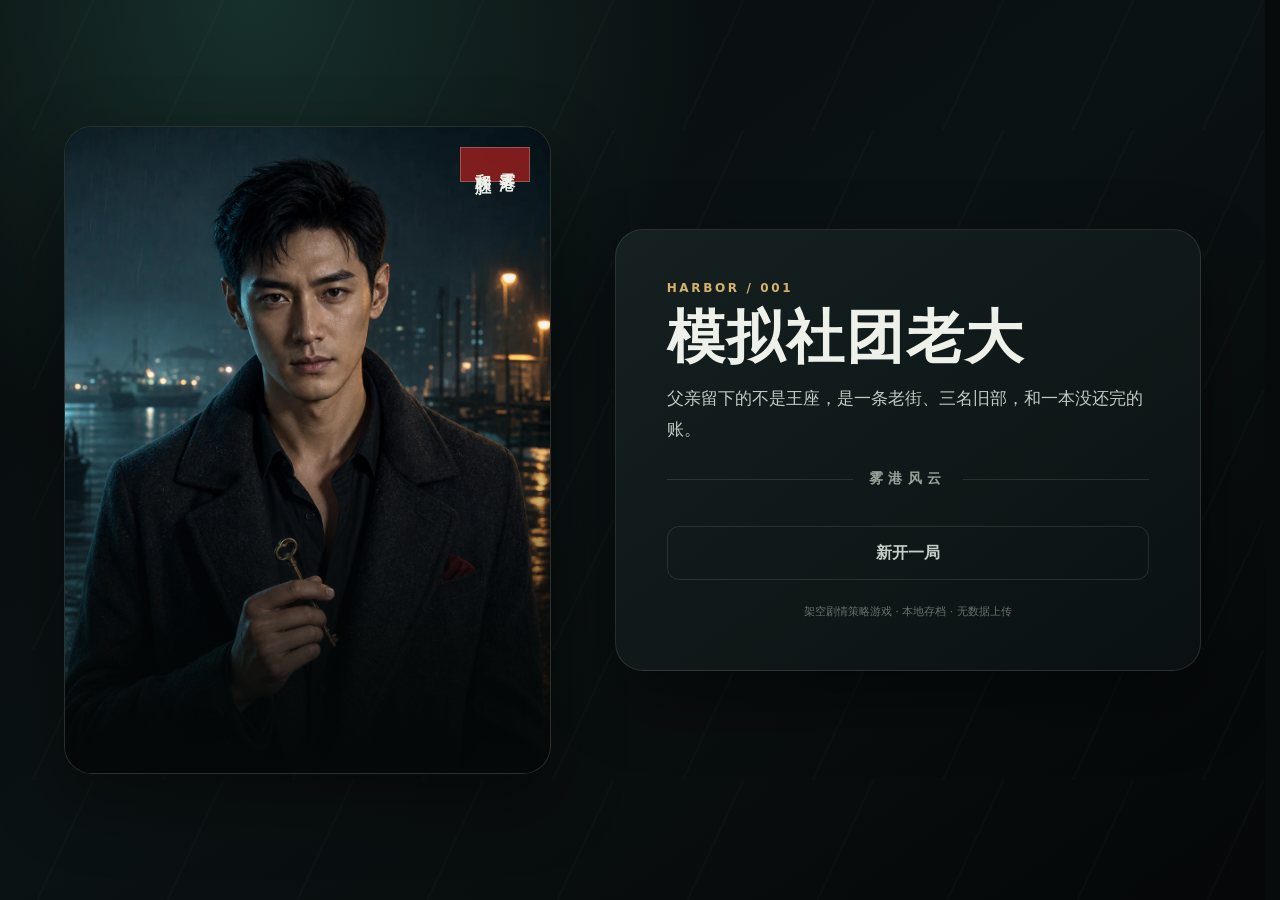
==== index.html @ 8d93433f "chore: track 模拟社团老大 baseline before battle rework Co-Authored-By: Claude Opus 4.8 <noreply@anthropic" ====
<!doctype html>
<html lang="zh-CN">
<head>
  <meta charset="utf-8">
  <meta name="viewport" content="width=device-width,initial-scale=1,minimum-scale=1,maximum-scale=1,user-scalable=no,viewport-fit=cover">
  <meta name="theme-color" content="#090d0e">
  <meta name="description" content="接班父亲的和联胜，招人、血拼、吞并势力，一统架空港城雾港。">
  <title>模拟社团老大 · 雾港风云</title>
  <link rel="stylesheet" href="style.css?v=3">
</head>
<body>
  <div class="rain" aria-hidden="true"></div>

  <section id="menu" class="screen menu-screen">
    <div class="menu-portrait">
      <img src="assets/player.webp" alt="和联胜新任老大">
      <div class="portrait-fade"></div>
      <span class="vertical-seal">雾港<br>和联胜</span>
    </div>
    <div class="menu-card glass">
      <span class="eyebrow">HARBOR / 001</span>
      <h1>模拟社团老大</h1>
      <p class="subtitle">父亲留下的不是王座，是一条老街、三名旧部，和一本没还完的账。</p>
      <div class="title-rule"><i></i><b>雾港风云</b><i></i></div>
      <button id="continueBtn" class="primary-btn hidden" type="button"></button>
      <button id="newGameBtn" class="secondary-btn" type="button">新开一局</button>
      <p class="fine-print">架空剧情策略游戏 · 本地存档 · 无数据上传</p>
    </div>
  </section>

  <section id="creator" class="screen creator-screen hidden">
    <div class="creator-art">
      <img src="assets/father.webp" alt="沈振海">
      <div class="portrait-fade"></div>
      <div class="creator-quote">
        <span>沈振海</span>
        <p>“人家敬的是我打下来的东西。你要他们敬你，就自己去拿。”</p>
      </div>
    </div>
    <div class="creator-card glass">
      <span class="eyebrow">第一章 · 接印</span>
      <h2>今晚过后，你代表和联胜</h2>

      <label class="field-block">
        <span>你的姓名</span>
        <input id="playerName" maxlength="8" value="沈川" autocomplete="off">
      </label>

      <div class="field-block">
        <span>父亲留给你的一句话</span>
        <div id="creedPicker" class="choice-grid">
          <button class="choice-card active" data-creed="yi" type="button">
            <b>义字当头</b><small>旧部忠诚和收编成功率更高</small>
          </button>
          <button class="choice-card" data-creed="wei" type="button">
            <b>人必须怕你</b><small>血拼威力和敌人投降速度更高</small>
          </button>
          <button class="choice-card" data-creed="li" type="button">
            <b>钱要永远先到</b><small>地盘收入更高，招人成本更低</small>
          </button>
        </div>
      </div>

      <div class="field-block">
        <span>雾港有多难拿</span>
        <div id="difficultyPicker" class="choice-grid difficulty-grid">
          <button class="choice-card active" data-difficulty="standard" type="button"><b>标准</b><small>对手会反攻，但会留给你喘气时间</small></button>
          <button class="choice-card" data-difficulty="hard" type="button"><b>艰难</b><small>收入更紧，敌人扩张和反攻更积极</small></button>
          <button class="choice-card" data-difficulty="brutal" type="button"><b>死战</b><small>一次惨败就可能丢掉整条街</small></button>
        </div>
      </div>

      <button id="startGameBtn" class="primary-btn" type="button">接过龙头印 <span>→</span></button>
    </div>
  </section>

  <section id="prologue" class="screen story-screen hidden" aria-live="polite">
    <div class="story-portrait">
      <img id="prologuePortrait" src="assets/father.webp" alt="剧情人物">
      <div class="portrait-fade"></div>
    </div>
    <div class="story-card glass">
      <span id="prologueKicker" class="eyebrow">序章</span>
      <h2 id="prologueTitle"></h2>
      <div id="prologueBody" class="story-body"></div>
      <div class="story-progress"><i id="prologueProgress"></i></div>
      <button id="nextPrologueBtn" class="primary-btn" type="button">继续 <span>→</span></button>
    </div>
  </section>

  <div id="game" class="game-shell hidden">
    <header class="topbar">
      <div class="brand-lockup">
        <span class="brand-seal">和</span>
        <div><h1>和联胜</h1><p id="chapterText">第一年 · 守住父业</p></div>
      </div>
      <div class="top-resources">
        <div><span>月份</span><b id="monthText">1 / 60</b></div>
        <div><span>行动点</span><b id="apText">3 / 3</b></div>
        <div><span>现金</span><b id="cashText">36万</b></div>
        <div><span>人手</span><b id="crewText">42</b></div>
        <button id="saveBtn" class="icon-btn" type="button" aria-label="保存进度">存</button>
        <button id="restartBtn" class="icon-btn" type="button" aria-label="重新开始">重</button>
      </div>
    </header>

    <main class="dashboard">
      <aside class="side-column">
        <article class="boss-card">
          <img src="assets/player.webp" alt="玩家立绘">
          <div class="portrait-fade"></div>
          <div class="boss-copy">
            <span id="creedBadge">义字当头</span>
            <h2 id="playerNameText">沈川</h2>
            <p>和联胜 · 话事人</p>
          </div>
        </article>

        <section class="side-panel glass">
          <div class="section-title"><h3>势力根基</h3><span id="territoryCount">1 / 8</span></div>
          <div class="meter-row"><span>士气</span><b id="moraleText">62</b></div><div class="meter"><i id="moraleBar"></i></div>
          <div class="meter-row"><span>声望</span><b id="repText">18</b></div><div class="meter gold"><i id="repBar"></i></div>
          <div class="meter-row"><span>街坊人心</span><b id="supportText">55</b></div><div class="meter jade"><i id="supportBar"></i></div>
          <div class="meter-row"><span>外部压力</span><b id="heatText">8</b></div><div class="meter red"><i id="heatBar"></i></div>
        </section>

        <section class="side-panel glass">
          <div class="section-title"><h3>本月收支</h3><span id="netIncomeText">+0万</span></div>
          <div id="incomeBreakdown" class="income-list"></div>
        </section>
      </aside>

      <section class="main-column">
        <nav id="gameNav" class="game-nav" aria-label="游戏功能">
          <button class="active" data-tab="hall"><span>堂</span>议事堂</button>
          <button data-tab="recruit"><span>人</span>招募</button>
          <button data-tab="map"><span>地</span>地盘</button>
          <button data-tab="battle"><span>战</span>血拼</button>
          <button data-tab="roster"><span>将</span>名册</button>
          <button data-tab="chronicle"><span>录</span>江湖录</button>
        </nav>

        <div class="turn-strip">
          <div><i class="live-dot"></i><b id="phaseText">守住父业</b><span id="turnHint">每月3个行动点</span></div>
          <button id="endMonthBtn" class="end-month-btn" type="button">结束本月</button>
        </div>

        <div id="panel" class="content-panel"></div>
      </section>
    </main>
  </div>

  <div id="modalMask" class="modal-mask hidden" role="presentation">
    <section id="modal" class="decision-modal" role="dialog" aria-modal="true" aria-labelledby="modalTitle">
      <div id="modalPortraitWrap" class="modal-portrait hidden"><img id="modalPortrait" alt="剧情人物"></div>
      <div class="modal-copy">
        <span id="modalKicker" class="eyebrow">雾港事件</span>
        <h2 id="modalTitle"></h2>
        <div id="modalBody" class="modal-body"></div>
        <div id="modalOptions" class="modal-options"></div>
      </div>
    </section>
  </div>

  <section id="ending" class="screen ending-screen hidden">
    <div class="ending-portrait"><img src="assets/player.webp" alt="雾港结局"><div class="portrait-fade"></div></div>
    <div id="endingBody" class="ending-card glass"></div>
  </section>

  <div id="toast" class="toast" role="status"></div>
  <script src="app.js"></script>
</body>
</html>
---- style.css ----
:root{
  --bg:#070b0c;--panel:#0f1617;--panel2:#151d1e;--line:rgba(222,232,221,.12);
  --text:#edf1ea;--muted:#98a39b;--gold:#d6b369;--gold2:#80622c;--jade:#68b595;
  --red:#c94b4b;--green:#5fbf82;--shadow:0 28px 70px rgba(0,0,0,.42);
  font-family:"PingFang SC","Microsoft YaHei",system-ui,sans-serif;color-scheme:dark
}
*{box-sizing:border-box}html{background:var(--bg);scrollbar-gutter:stable;touch-action:manipulation;-webkit-text-size-adjust:100%;text-size-adjust:100%}body{margin:0;min-height:100vh;background:radial-gradient(circle at 20% 0,#17302b 0,transparent 34%),linear-gradient(145deg,#080c0d,#0b1213 48%,#050708);color:var(--text);overflow-x:hidden}button,input{font:inherit}button{color:inherit}button:focus-visible,input:focus-visible{outline:2px solid var(--gold);outline-offset:2px}.hidden{display:none!important}
.rain{position:fixed;inset:0;pointer-events:none;opacity:.18;background-image:linear-gradient(115deg,transparent 0 48%,rgba(255,255,255,.1) 49%,transparent 50%);background-size:130px 130px;mix-blend-mode:screen;z-index:0}.screen,.game-shell{position:relative;z-index:1;min-height:100vh}.glass{background:linear-gradient(145deg,rgba(23,33,33,.94),rgba(12,18,19,.88));border:1px solid var(--line);box-shadow:var(--shadow);backdrop-filter:blur(18px)}
.menu-screen,.creator-screen,.story-screen,.ending-screen{display:grid;grid-template-columns:minmax(320px,540px) minmax(420px,620px);gap:64px;align-items:center;justify-content:center;padding:clamp(28px,5vw,80px)}
.menu-portrait,.creator-art,.story-portrait,.ending-portrait{height:min(72vh,720px);position:relative;border-radius:28px;overflow:hidden;border:1px solid var(--line);box-shadow:var(--shadow);background:#101718}.menu-portrait img,.creator-art img,.story-portrait img,.ending-portrait img,.boss-card img,.modal-portrait img{width:100%;height:100%;object-fit:cover;display:block}.portrait-fade{position:absolute;inset:0;background:linear-gradient(180deg,transparent 45%,rgba(4,8,8,.96) 100%)}.vertical-seal{position:absolute;right:20px;top:20px;padding:12px 10px;background:rgba(147,31,31,.86);border:1px solid rgba(255,255,255,.24);font-family:serif;font-weight:800;letter-spacing:.18em;line-height:1.5;writing-mode:vertical-rl}.menu-card,.creator-card,.story-card,.ending-card{padding:clamp(28px,4vw,54px);border-radius:28px}.eyebrow{display:block;color:var(--gold);font-size:12px;letter-spacing:.22em;text-transform:uppercase;font-weight:800}.menu-card h1,.creator-card h2,.story-card h2,.ending-card h1{margin:12px 0 14px;font-family:serif;font-size:clamp(32px,4.5vw,62px);line-height:1.08;letter-spacing:.03em}.menu-card .subtitle{color:#c2cbc3;font-size:17px;line-height:1.8;margin:0 0 26px}.title-rule{display:flex;align-items:center;gap:16px;margin:26px 0}.title-rule i{height:1px;background:var(--line);flex:1}.title-rule b{font-family:serif;letter-spacing:.4em;font-size:14px;color:var(--muted)}.primary-btn,.secondary-btn{border-radius:12px;min-height:54px;padding:14px 20px;border:1px solid transparent;font-weight:800;cursor:pointer;transition:.2s;width:100%}.primary-btn{background:linear-gradient(135deg,#d4b16a,#9b7434);color:#10110d}.primary-btn:hover{transform:translateY(-2px);filter:brightness(1.08)}.secondary-btn{margin-top:12px;background:transparent;border-color:var(--line);color:#c7cec7}.secondary-btn:hover{border-color:var(--gold);color:var(--gold)}.fine-print{margin:24px 0 0;color:#68736c;font-size:11px;text-align:center}
.creator-quote{position:absolute;left:28px;right:28px;bottom:28px}.creator-quote span{color:var(--gold);font-size:12px;letter-spacing:.18em}.creator-quote p{font-family:serif;font-size:20px;line-height:1.65;margin:8px 0 0}.creator-card h2{font-size:clamp(28px,3.4vw,46px)}.field-block{display:block;margin:24px 0}.field-block>span{display:block;margin-bottom:10px;color:#c6cec7;font-size:13px;font-weight:700}.field-block input{width:100%;height:52px;padding:0 14px;border-radius:10px;border:1px solid var(--line);background:#090e0f;color:var(--text);font-size:18px}.choice-grid{display:grid;grid-template-columns:repeat(3,1fr);gap:10px}.choice-card{border:1px solid var(--line);background:#0a1011;border-radius:12px;padding:14px;text-align:left;cursor:pointer;min-height:92px}.choice-card b{display:block;margin-bottom:7px}.choice-card small{display:block;color:var(--muted);line-height:1.5}.choice-card.active{border-color:var(--gold);background:rgba(214,179,105,.1);box-shadow:inset 0 0 0 1px rgba(214,179,105,.2)}
.story-card h2{font-size:clamp(34px,4vw,52px)}.story-body,.modal-body{font-size:16px;line-height:1.9;color:#c8d0ca}.story-body p,.modal-body p{margin:0 0 14px}.dialogue{color:#f0d69d;font-family:serif}.story-progress{height:3px;background:rgba(255,255,255,.08);margin:28px 0 18px;overflow:hidden;border-radius:2px}.story-progress i{display:block;height:100%;width:0;background:var(--gold);transition:.35s}
.topbar{height:78px;position:sticky;top:0;z-index:20;background:rgba(7,11,12,.92);backdrop-filter:blur(16px);border-bottom:1px solid var(--line);display:flex;align-items:center;justify-content:space-between;padding:0 26px}.brand-lockup{display:flex;align-items:center;gap:12px}.brand-seal{width:40px;height:40px;border:1px solid #b94949;background:#751f1f;display:grid;place-items:center;font-family:serif;font-weight:900;font-size:21px;box-shadow:inset 0 0 0 3px rgba(0,0,0,.2)}.brand-lockup h1{font-size:18px;margin:0;font-family:serif;letter-spacing:.08em}.brand-lockup p{font-size:11px;color:var(--muted);margin:3px 0 0}.top-resources{display:flex;gap:8px;align-items:center}.top-resources>div{min-width:86px;border-left:1px solid var(--line);padding-left:12px}.top-resources span{display:block;color:var(--muted);font-size:10px}.top-resources b{display:block;margin-top:2px;font-size:14px}.icon-btn{width:38px;height:38px;border:1px solid var(--line);background:#101617;border-radius:9px;cursor:pointer;font-size:12px}.dashboard{display:grid;grid-template-columns:270px minmax(0,1fr);gap:22px;padding:22px;max-width:1500px;margin:auto}.side-column{display:flex;flex-direction:column;gap:14px}.boss-card{height:356px;position:relative;overflow:hidden;border:1px solid var(--line);border-radius:20px;background:#101718;box-shadow:var(--shadow)}.boss-copy{position:absolute;bottom:18px;left:18px;right:18px}.boss-copy span{display:inline-block;padding:5px 8px;background:rgba(112,27,27,.82);border:1px solid rgba(255,255,255,.12);font-size:10px;letter-spacing:.12em}.boss-copy h2{margin:8px 0 2px;font-size:28px;font-family:serif}.boss-copy p{margin:0;color:#b3bdb5;font-size:12px}.side-panel{padding:16px;border-radius:16px;box-shadow:none}.section-title{display:flex;align-items:center;justify-content:space-between;margin-bottom:12px}.section-title h3{font-size:13px;margin:0}.section-title span{font-size:11px;color:var(--gold)}.meter-row{display:flex;justify-content:space-between;font-size:11px;color:var(--muted);margin:9px 0 5px}.meter{height:5px;background:#050808;border-radius:5px;overflow:hidden}.meter i{display:block;height:100%;background:#77857a;width:0;transition:.3s}.meter.gold i{background:var(--gold)}.meter.jade i{background:var(--jade)}.meter.red i{background:var(--red)}.income-list{display:grid;gap:7px}.income-item{display:flex;justify-content:space-between;font-size:11px;color:var(--muted)}.income-item b{color:#cbd3cc}.main-column{min-width:0}.game-nav{display:grid;grid-template-columns:repeat(6,1fr);border:1px solid var(--line);background:#0b1112;border-radius:14px;overflow:hidden}.game-nav button{border:0;border-right:1px solid var(--line);background:transparent;color:var(--muted);padding:11px 8px;cursor:pointer;font-size:12px}.game-nav button:last-child{border-right:0}.game-nav button span{display:block;margin-bottom:2px;color:#68716c;font-family:serif;font-size:18px}.game-nav button.active{background:linear-gradient(180deg,rgba(214,179,105,.13),transparent);color:var(--gold);box-shadow:inset 0 -2px var(--gold)}.turn-strip{display:flex;align-items:center;justify-content:space-between;margin:12px 0;padding:12px 14px;border:1px solid var(--line);background:#0b1112;border-radius:12px}.turn-strip>div{display:flex;align-items:center;gap:9px}.turn-strip b{font-size:13px}.turn-strip span{font-size:11px;color:var(--muted)}.live-dot{width:7px;height:7px;border-radius:50%;background:#d1ae65;box-shadow:0 0 12px #d1ae65}.end-month-btn,.small-btn{border:1px solid rgba(214,179,105,.38);background:rgba(214,179,105,.08);color:var(--gold);border-radius:8px;padding:8px 13px;cursor:pointer;font-size:12px;font-weight:700}.end-month-btn:disabled,.small-btn:disabled{opacity:.38;cursor:not-allowed}.content-panel{min-height:670px;border:1px solid var(--line);background:linear-gradient(160deg,rgba(17,24,25,.96),rgba(8,13,14,.98));border-radius:18px;padding:20px;box-shadow:var(--shadow)}
.hero-panel{padding:23px;border:1px solid var(--line);background:radial-gradient(circle at 90% 0,rgba(79,125,102,.14),transparent 44%),#0b1112;border-radius:16px}.hero-panel h2{font-size:clamp(24px,3vw,38px);font-family:serif;margin:8px 0}.hero-panel p{color:var(--muted);line-height:1.7;max-width:860px}.metric-grid{display:grid;grid-template-columns:repeat(4,1fr);gap:8px;margin-top:17px}.metric{padding:12px;border:1px solid var(--line);background:rgba(255,255,255,.02);border-radius:10px}.metric b{display:block;font-size:20px;color:#e9dcc0}.metric span{font-size:10px;color:var(--muted)}.section-head{display:flex;align-items:center;justify-content:space-between;margin:22px 2px 12px}.section-head h2{font-size:16px;margin:0}.section-head>span{font-size:11px;color:var(--muted)}.action-grid,.card-grid,.officer-grid,.territory-grid{display:grid;grid-template-columns:repeat(3,minmax(0,1fr));gap:10px}.action-card,.info-card,.recruit-card,.officer-card,.territory-card,.battle-card{position:relative;border:1px solid var(--line);background:#0a1011;border-radius:14px;padding:15px;overflow:hidden}.officer-card:not(.portrait-card)>.card-copy{padding:0}.action-card h3,.info-card h3,.recruit-card h3,.officer-card h3,.territory-card h3{margin:6px 0;font-size:15px}.action-card p,.info-card p,.recruit-card p,.officer-card p,.territory-card p{font-size:11px;color:var(--muted);line-height:1.55}.action-icon{font-family:serif;font-size:25px;color:var(--gold)}.tag-row,.effect-row,.stat-chips{display:flex;gap:5px;flex-wrap:wrap;margin:10px 0}.tag,.effect-row span,.stat-chips span{border:1px solid var(--line);border-radius:999px;padding:4px 7px;color:#aab4ac;font-size:9px}.action-card button,.recruit-card button,.territory-card button,.battle-card button{width:100%;border:1px solid var(--line);background:#11191a;border-radius:8px;padding:9px;cursor:pointer;font-size:11px;font-weight:700}.action-card button:hover,.recruit-card button:hover,.territory-card button:hover{border-color:var(--gold);color:var(--gold)}.action-card button:disabled,.recruit-card button:disabled,.territory-card button:disabled{opacity:.38;cursor:not-allowed}.action-card.used{opacity:.62}.feedback-banner{margin:12px 0;padding:14px 16px;border-left:3px solid var(--gold);background:rgba(214,179,105,.07);border-radius:0 10px 10px 0}.feedback-banner b{display:block;font-size:12px;color:var(--gold)}.feedback-banner p{margin:5px 0 0;color:#bdc6be;font-size:12px;line-height:1.55}
.portrait-card{padding:0;min-height:250px}.portrait-card>img{height:auto;width:100%;aspect-ratio:4/3;object-fit:cover;object-position:center 15%;display:block;filter:saturate(.84);background:#0c1213}.portrait-card .card-copy{padding:13px}.portrait-card .role-line{display:flex;justify-content:space-between;align-items:center}.portrait-card .role-line span{color:var(--gold);font-size:10px}.loyalty-track{height:4px;background:#050808;margin-top:8px}.loyalty-track i{display:block;height:100%;background:var(--jade)}.officer-card.injured{border-color:rgba(201,75,75,.45)}.officer-card.enemy{filter:saturate(.65)}.officer-card .portrait-badge{position:absolute;top:8px;right:8px;background:rgba(5,8,8,.78);border:1px solid var(--line);padding:4px 7px;font-size:9px}.common-avatar{height:72px;width:72px;border-radius:12px;background:linear-gradient(145deg,#24302f,#111718);display:grid;place-items:center;color:var(--gold);font-family:serif;font-size:25px;border:1px solid var(--line);float:right;margin-left:8px}
.map-shell{position:relative;padding:8px}.territory-grid{grid-template-columns:repeat(4,minmax(0,1fr))}.territory-card{min-height:185px;border-top:3px solid var(--owner-color,#65706a)}.territory-card.mine{box-shadow:inset 0 0 28px rgba(95,191,130,.06)}.territory-card.attackable{border-color:rgba(214,179,105,.42)}.territory-card.locked{opacity:.48}.territory-owner{font-size:10px;color:var(--owner-color,#98a39b);font-weight:800}.territory-bonus{min-height:34px}.territory-actions{display:flex;gap:6px}.territory-actions button{flex:1}.map-legend{display:flex;gap:12px;flex-wrap:wrap;margin:12px 0;color:var(--muted);font-size:10px}.map-legend i{display:inline-block;width:9px;height:9px;border-radius:50%;margin-right:4px}
.battle-layout{display:grid;grid-template-columns:1.05fr .95fr;gap:12px}.battle-targets{display:grid;gap:7px}.target-row{display:flex;align-items:center;justify-content:space-between;border:1px solid var(--line);padding:11px;border-radius:10px;background:#0a1011;cursor:pointer}.target-row.active{border-color:var(--gold);background:rgba(214,179,105,.08)}.target-row b{font-size:12px}.target-row span{font-size:10px;color:var(--muted)}.battle-form{border:1px solid var(--line);background:#0a1011;border-radius:14px;padding:15px}.form-label{display:block;color:#bfc8c0;font-size:11px;margin:14px 0 8px}.tactic-grid{display:grid;grid-template-columns:repeat(2,1fr);gap:6px}.tactic-btn{border:1px solid var(--line);background:#101718;border-radius:8px;padding:9px;cursor:pointer;font-size:10px}.tactic-btn.active{border-color:var(--gold);color:var(--gold)}.leader-checks{display:grid;grid-template-columns:repeat(2,1fr);gap:6px}.leader-check{position:relative}.leader-check input{position:absolute;opacity:0;pointer-events:none}.leader-check label{display:block;border:1px solid var(--line);background:#101718;padding:8px;border-radius:8px;cursor:pointer;font-size:10px}.leader-check input:checked+label{border-color:var(--jade);color:#bfe7d2;background:rgba(104,181,149,.08)}.troop-range{width:100%;accent-color:var(--gold)}.battle-estimate{padding:10px;border:1px dashed var(--line);border-radius:8px;color:var(--muted);font-size:11px;line-height:1.6}.launch-btn{margin-top:14px;background:linear-gradient(135deg,#8f2727,#5d1616)!important;border-color:#a74444!important;color:#fff!important;min-height:44px}.battle-report{display:grid;gap:10px}.battle-stage{display:grid;grid-template-columns:70px 1fr;gap:12px;padding:14px;border:1px solid var(--line);background:#0a1011;border-radius:12px}.battle-stage time{font-family:serif;color:var(--gold);font-size:13px}.battle-stage h3{margin:0 0 5px;font-size:14px}.battle-stage p{margin:0;color:var(--muted);font-size:11px;line-height:1.6}.result-score{display:flex;justify-content:center;align-items:center;gap:20px;padding:20px;text-align:center}.result-score strong{font-family:serif;font-size:42px}.result-score span{font-size:12px;color:var(--muted)}
.chronicle{display:grid;gap:8px}.log-row{display:grid;grid-template-columns:70px 1fr;gap:12px;padding:12px;border-bottom:1px solid var(--line)}.log-row time{color:var(--gold);font-size:10px}.log-row b{font-size:12px}.log-row p{margin:4px 0 0;color:var(--muted);font-size:11px;line-height:1.5}.empty-state{padding:45px 20px;border:1px dashed var(--line);text-align:center;color:var(--muted);border-radius:14px;font-size:12px}.warning-card{border-color:rgba(201,75,75,.35);background:rgba(116,29,29,.1)}
.modal-mask{position:fixed;z-index:50;inset:0;background:rgba(0,0,0,.76);backdrop-filter:blur(9px);display:grid;place-items:center;padding:20px}.decision-modal{display:grid;grid-template-columns:300px minmax(380px,580px);max-width:900px;width:100%;max-height:90vh;background:#101718;border:1px solid var(--line);border-radius:22px;overflow:hidden;box-shadow:0 35px 100px #000}.modal-portrait{min-height:520px;background:#0c1213}.modal-copy{padding:28px;overflow:auto;max-height:90vh}.modal-copy h2{font-family:serif;font-size:32px;margin:8px 0 15px}.modal-options{display:grid;gap:8px;margin-top:18px}.option-btn{border:1px solid var(--line);background:#0a1011;border-radius:10px;padding:13px;text-align:left;cursor:pointer}.option-btn b{display:block;font-size:12px}.option-btn span{display:block;color:var(--muted);font-size:10px;margin-top:4px;line-height:1.45}.option-btn:hover{border-color:var(--gold)}.option-btn.danger{border-color:rgba(201,75,75,.42)}.option-btn.gold{border-color:rgba(214,179,105,.52);background:rgba(214,179,105,.06)}.toast{position:fixed;z-index:80;left:50%;bottom:28px;transform:translate(-50%,20px);opacity:0;background:#e2c47e;color:#17130b;padding:10px 16px;border-radius:8px;font-weight:800;font-size:11px;transition:.25s;pointer-events:none}.toast.show{opacity:1;transform:translate(-50%,0)}
.ending-card{max-width:680px}.ending-card h1{font-size:50px}.ending-stats{display:grid;grid-template-columns:repeat(4,1fr);gap:8px;margin:20px 0}.ending-stats div{padding:12px;border:1px solid var(--line);border-radius:10px;text-align:center}.ending-stats b{display:block;font-size:20px;color:var(--gold)}.ending-stats span{font-size:9px;color:var(--muted)}
@media(max-width:1100px){.dashboard{grid-template-columns:230px minmax(0,1fr)}.territory-grid{grid-template-columns:repeat(3,1fr)}.action-grid,.card-grid,.officer-grid{grid-template-columns:repeat(2,1fr)}.menu-screen,.creator-screen,.story-screen,.ending-screen{gap:28px;padding:30px}.choice-grid{grid-template-columns:1fr}.creator-art{height:680px}}
@media(max-width:760px){body{padding-bottom:env(safe-area-inset-bottom)}.menu-screen,.creator-screen,.story-screen,.ending-screen{display:block;padding:0;min-height:100svh}.menu-portrait,.creator-art,.story-portrait,.ending-portrait{height:46svh;border-radius:0;border:0}.menu-card,.creator-card,.story-card,.ending-card{position:relative;margin:-28px 12px 16px;padding:24px 18px;border-radius:20px}.menu-card h1{font-size:35px}.creator-card h2,.story-card h2{font-size:30px}.creator-quote{left:18px;right:18px;bottom:44px}.creator-quote p{font-size:16px}.difficulty-grid{grid-template-columns:1fr}.topbar{height:auto;min-height:70px;padding:10px 12px;align-items:flex-start}.brand-lockup{padding-top:2px}.brand-lockup p{max-width:118px}.top-resources{display:grid;grid-template-columns:repeat(4,1fr);gap:3px;flex:1;margin-left:10px}.top-resources>div{min-width:0;border-left:0;padding:3px 4px;background:#0e1415;border-radius:6px}.top-resources span{font-size:8px}.top-resources b{font-size:11px}.top-resources .icon-btn{display:none}.dashboard{display:block;padding:10px}.side-column{display:grid;grid-template-columns:120px 1fr;gap:8px;margin-bottom:9px}.boss-card{height:188px;border-radius:14px;grid-row:span 2}.boss-copy{left:10px;bottom:10px}.boss-copy h2{font-size:19px}.boss-copy p{font-size:9px}.boss-copy span{font-size:8px}.side-panel{padding:11px;border-radius:12px}.side-panel:last-child{display:none}.section-title{margin-bottom:6px}.meter-row{margin:6px 0 3px}.game-nav{grid-template-columns:repeat(3,1fr);position:sticky;top:70px;z-index:18;border-radius:11px}.game-nav button{min-height:44px;border-bottom:1px solid var(--line);padding:7px 4px;font-size:10px;touch-action:manipulation}.game-nav button:nth-child(3n){border-right:0}.game-nav button:nth-child(n+4){border-bottom:0}.game-nav button span{display:inline;margin-right:4px;font-size:13px}.turn-strip{margin:8px 0;padding:9px}.turn-strip>div{display:block}.turn-strip .live-dot{display:inline-block;margin-right:4px}.turn-strip span{display:block;margin-top:2px}.content-panel{min-height:520px;padding:11px;border-radius:13px}.hero-panel{padding:16px}.hero-panel h2{font-size:25px}.hero-panel p{font-size:11px}.metric-grid{grid-template-columns:repeat(2,1fr)}.action-grid,.card-grid,.officer-grid,.territory-grid{grid-template-columns:1fr 1fr;gap:7px}.action-card,.info-card,.recruit-card,.officer-card,.territory-card{padding:11px}.portrait-card>img{height:auto;aspect-ratio:4/3;object-position:center 15%}.territory-card{min-height:173px}.battle-layout{grid-template-columns:1fr}.leader-checks{grid-template-columns:1fr 1fr}.modal-mask{padding:8px}.decision-modal{grid-template-columns:1fr;max-height:94svh}.modal-portrait{min-height:0;height:230px}.modal-copy{padding:18px;max-height:66svh}.modal-copy h2{font-size:27px}.ending-stats{grid-template-columns:repeat(2,1fr)}}
@media(max-width:390px){.action-grid,.card-grid,.officer-grid,.territory-grid{grid-template-columns:1fr}.side-column{grid-template-columns:108px 1fr}.boss-card{height:174px}.choice-card{min-height:76px}.battle-stage{grid-template-columns:56px 1fr}}
@media(prefers-reduced-motion:reduce){*{scroll-behavior:auto!important;transition:none!important}.rain{display:none}}
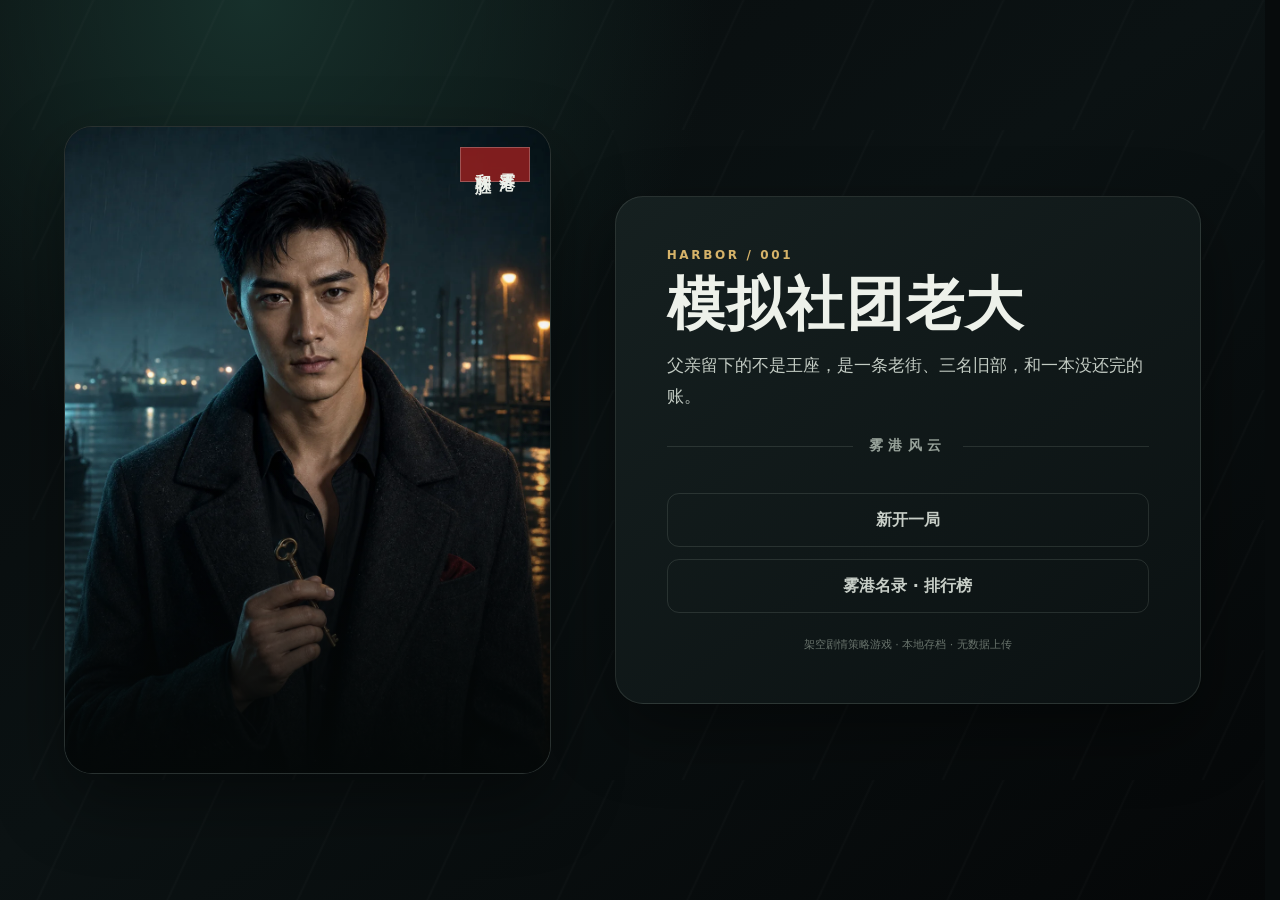
==== commit 149d9f3d: "feat: 平衡与事件链更新" ====
--- a/index.html
+++ b/index.html
@@ -6,7 +6,7 @@
   <meta name="theme-color" content="#090d0e">
   <meta name="description" content="接班父亲的和联胜，招人、血拼、吞并势力，一统架空港城雾港。">
   <title>模拟社团老大 · 雾港风云</title>
-  <link rel="stylesheet" href="style.css?v=3">
+  <link rel="stylesheet" href="style.css?v=4">
 </head>
 <body>
   <div class="rain" aria-hidden="true"></div>
@@ -24,6 +24,7 @@
       <div class="title-rule"><i></i><b>雾港风云</b><i></i></div>
       <button id="continueBtn" class="primary-btn hidden" type="button"></button>
       <button id="newGameBtn" class="secondary-btn" type="button">新开一局</button>
+      <button id="leaderboardBtn" class="secondary-btn" type="button">雾港名录 · 排行榜</button>
       <p class="fine-print">架空剧情策略游戏 · 本地存档 · 无数据上传</p>
     </div>
   </section>
@@ -50,13 +51,13 @@
         <span>父亲留给你的一句话</span>
         <div id="creedPicker" class="choice-grid">
           <button class="choice-card active" data-creed="yi" type="button">
-            <b>义字当头</b><small>旧部忠诚和收编成功率更高</small>
+            <b>义字当头</b><small>收编更强、伤员好得更快——劝降流</small>
           </button>
           <button class="choice-card" data-creed="wei" type="button">
-            <b>人必须怕你</b><small>血拼威力和敌人投降速度更高</small>
+            <b>人必须怕你</b><small>血拼更强，打赢震慑邻地——速攻流</small>
           </button>
           <button class="choice-card" data-creed="li" type="button">
-            <b>钱要永远先到</b><small>地盘收入更高，招人成本更低</small>
+            <b>钱要永远先到</b><small>收入高、招人和讲数便宜——经济流</small>
           </button>
         </div>
       </div>
@@ -68,6 +69,12 @@
           <button class="choice-card" data-difficulty="hard" type="button"><b>艰难</b><small>收入更紧，敌人扩张和反攻更积极</small></button>
           <button class="choice-card" data-difficulty="brutal" type="button"><b>死战</b><small>一次惨败就可能丢掉整条街</small></button>
         </div>
+      </div>
+
+      <div class="field-block">
+        <span>今年的雾港（每局随机的世道）</span>
+        <div id="mutatorRoll" class="choice-grid mutator-grid"></div>
+        <button id="rerollMutatorsBtn" class="secondary-btn reroll-btn" type="button">换一个年景</button>
       </div>
 
       <button id="startGameBtn" class="primary-btn" type="button">接过龙头印 <span>→</span></button>
@@ -98,7 +105,7 @@
         <div><span>月份</span><b id="monthText">1 / 60</b></div>
         <div><span>行动点</span><b id="apText">3 / 3</b></div>
         <div><span>现金</span><b id="cashText">36万</b></div>
-        <div><span>人手</span><b id="crewText">42</b></div>
+        <div><span>能战人手</span><b id="crewText">42</b><small id="crewBreakdown" class="crew-breakdown"></small></div>
         <button id="saveBtn" class="icon-btn" type="button" aria-label="保存进度">存</button>
         <button id="restartBtn" class="icon-btn" type="button" aria-label="重新开始">重</button>
       </div>
--- a/style.css
+++ b/style.css
@@ -22,3 +22,105 @@
 @media(max-width:760px){body{padding-bottom:env(safe-area-inset-bottom)}.menu-screen,.creator-screen,.story-screen,.ending-screen{display:block;padding:0;min-height:100svh}.menu-portrait,.creator-art,.story-portrait,.ending-portrait{height:46svh;border-radius:0;border:0}.menu-card,.creator-card,.story-card,.ending-card{position:relative;margin:-28px 12px 16px;padding:24px 18px;border-radius:20px}.menu-card h1{font-size:35px}.creator-card h2,.story-card h2{font-size:30px}.creator-quote{left:18px;right:18px;bottom:44px}.creator-quote p{font-size:16px}.difficulty-grid{grid-template-columns:1fr}.topbar{height:auto;min-height:70px;padding:10px 12px;align-items:flex-start}.brand-lockup{padding-top:2px}.brand-lockup p{max-width:118px}.top-resources{display:grid;grid-template-columns:repeat(4,1fr);gap:3px;flex:1;margin-left:10px}.top-resources>div{min-width:0;border-left:0;padding:3px 4px;background:#0e1415;border-radius:6px}.top-resources span{font-size:8px}.top-resources b{font-size:11px}.top-resources .icon-btn{display:none}.dashboard{display:block;padding:10px}.side-column{display:grid;grid-template-columns:120px 1fr;gap:8px;margin-bottom:9px}.boss-card{height:188px;border-radius:14px;grid-row:span 2}.boss-copy{left:10px;bottom:10px}.boss-copy h2{font-size:19px}.boss-copy p{font-size:9px}.boss-copy span{font-size:8px}.side-panel{padding:11px;border-radius:12px}.side-panel:last-child{display:none}.section-title{margin-bottom:6px}.meter-row{margin:6px 0 3px}.game-nav{grid-template-columns:repeat(3,1fr);position:sticky;top:70px;z-index:18;border-radius:11px}.game-nav button{min-height:44px;border-bottom:1px solid var(--line);padding:7px 4px;font-size:10px;touch-action:manipulation}.game-nav button:nth-child(3n){border-right:0}.game-nav button:nth-child(n+4){border-bottom:0}.game-nav button span{display:inline;margin-right:4px;font-size:13px}.turn-strip{margin:8px 0;padding:9px}.turn-strip>div{display:block}.turn-strip .live-dot{display:inline-block;margin-right:4px}.turn-strip span{display:block;margin-top:2px}.content-panel{min-height:520px;padding:11px;border-radius:13px}.hero-panel{padding:16px}.hero-panel h2{font-size:25px}.hero-panel p{font-size:11px}.metric-grid{grid-template-columns:repeat(2,1fr)}.action-grid,.card-grid,.officer-grid,.territory-grid{grid-template-columns:1fr 1fr;gap:7px}.action-card,.info-card,.recruit-card,.officer-card,.territory-card{padding:11px}.portrait-card>img{height:auto;aspect-ratio:4/3;object-position:center 15%}.territory-card{min-height:173px}.battle-layout{grid-template-columns:1fr}.leader-checks{grid-template-columns:1fr 1fr}.modal-mask{padding:8px}.decision-modal{grid-template-columns:1fr;max-height:94svh}.modal-portrait{min-height:0;height:230px}.modal-copy{padding:18px;max-height:66svh}.modal-copy h2{font-size:27px}.ending-stats{grid-template-columns:repeat(2,1fr)}}
 @media(max-width:390px){.action-grid,.card-grid,.officer-grid,.territory-grid{grid-template-columns:1fr}.side-column{grid-template-columns:108px 1fr}.boss-card{height:174px}.choice-card{min-height:76px}.battle-stage{grid-template-columns:56px 1fr}}
 @media(prefers-reduced-motion:reduce){*{scroll-behavior:auto!important;transition:none!important}.rain{display:none}}
+.momentum-wrap{margin:14px 0}
+.momentum-rail{position:relative;height:12px;border-radius:7px;background:linear-gradient(90deg,rgba(201,75,75,.5),rgba(255,255,255,.08) 50%,rgba(95,191,130,.5));border:1px solid var(--line);overflow:hidden}
+.momentum-rail i{position:absolute;top:0;bottom:0;width:3px;background:var(--gold);box-shadow:0 0 10px var(--gold)}
+.momentum-label{display:flex;justify-content:space-between;align-items:center;font-size:11px;color:var(--muted);margin-top:6px}
+.momentum-label b{color:var(--text);font-size:13px}
+.stage-scroll{display:grid;gap:10px;margin:14px 0}
+.stage-done{border-left:2px solid var(--gold2);padding:9px 13px;background:#0a1011;border-radius:0 10px 10px 0}
+.stage-done time{color:var(--gold);font-size:11px;font-weight:700;display:block;margin-bottom:4px}
+.stage-done p{font-size:12px;color:var(--muted);line-height:1.6;margin:0}
+.proposal-grid{display:grid;gap:9px;margin-top:12px}
+.proposal-btn{text-align:left;border:1px solid var(--line);background:#11191a;border-radius:10px;padding:12px 14px;cursor:pointer;display:grid;gap:3px}
+.proposal-btn:hover{border-color:var(--gold);color:var(--gold)}
+.proposal-btn b{font-size:13px}
+.proposal-btn small{font-size:11px;color:var(--muted)}
+.proposal-btn cite{font-style:normal;font-size:10px;color:var(--gold)}
+.proposal-btn.quit{border-style:dashed;opacity:.82}
+
+/* 人手三池细分：打完一仗能战数会暴跌，不标出整补/养伤玩家会以为人凭空没了 */
+.crew-breakdown{display:block;font-size:11px;line-height:1.25;color:var(--muted);font-weight:400;letter-spacing:0;white-space:nowrap}
+.crew-breakdown:empty{display:none}
+.crew-breakdown .hurt{color:var(--red);display:inline}
+.territory-card.settling{border-style:dashed}
+.settling-tag{display:inline-block;margin-left:6px;padding:1px 6px;border-radius:999px;font-size:11px;background:rgba(181,74,74,.18);color:var(--red)}
+.muted-note{margin:8px 0 0;font-size:13px;color:var(--muted)}
+
+/* 可玩性扩展：世道条、姿态标注、委任与开局年景 */
+.world-strip{margin-top:10px}
+.world-strip span{background:rgba(196,150,73,.14);color:var(--gold,#c49649);border:1px solid rgba(196,150,73,.25)}
+.mutator-grid{grid-template-columns:1fr 1fr}
+.mutator-card{cursor:default;opacity:.95}
+.reroll-btn{margin-top:8px;font-size:13px;padding:8px 14px}
+.territory-actions{display:flex;gap:6px;flex-wrap:wrap}
+.territory-actions button{flex:1;min-width:0}
+
+/* 审计修复：克制标记配色、净收芯片、存档区、触控目标与安全区 */
+.t-up,.t-down{font-style:normal;margin-left:4px;font-size:10px}
+.t-up{color:var(--green)}
+.t-down{color:var(--red)}
+.world-strip span{font-size:11px}
+.chip-pos{color:var(--green)!important;border-color:rgba(95,191,130,.35)!important;background:rgba(95,191,130,.08)!important}
+.chip-neg{color:var(--red)!important;border-color:rgba(201,75,75,.4)!important;background:rgba(201,75,75,.1)!important}
+.save-actions{display:flex;gap:10px}
+.save-actions .small-btn{min-height:44px;flex:1;max-width:220px}
+.danger-btn{border-color:rgba(201,75,75,.5)!important;color:var(--red)!important;background:rgba(201,75,75,.08)!important}
+@media(max-width:760px){
+  .topbar{padding-top:calc(10px + env(safe-area-inset-top))}
+  .game-nav{top:calc(70px + env(safe-area-inset-top))}
+  .action-card button,.recruit-card button,.territory-card button,.option-btn,.proposal-btn,.launch-btn{min-height:44px}
+  .end-month-btn{min-height:44px;padding:10px 16px}
+  .tactic-btn{font-size:12px;min-height:42px}
+  .leader-check label{font-size:12px;min-height:42px;display:flex;align-items:center}
+  .target-row{min-height:48px}
+  .stat-chips span,.effect-row span,.tag{font-size:10px}
+  .action-card p,.territory-card p,.recruit-card p,.officer-card p{font-size:12px}
+  .battle-estimate,.form-label{font-size:12px}
+  .story-body,.modal-body{font-size:15px}
+  .option-btn b{font-size:13px}
+  .option-btn span{font-size:11px}
+  .mutator-grid{grid-template-columns:1fr}
+  .log-row p{font-size:12px}
+}
+
+/* 月度盘点 */
+.report-block{margin:0 0 12px;padding:10px 12px;border:1px solid var(--line);border-radius:10px;background:rgba(255,255,255,.02)}
+.report-block b{display:block;font-size:11px;color:var(--gold);letter-spacing:.08em;margin-bottom:6px}
+.report-block p{margin:0 0 6px;font-size:13px;line-height:1.6;color:#c8d0ca}
+.report-block p:last-child{margin-bottom:0}
+.report-block.warn{border-color:rgba(201,75,75,.35);background:rgba(116,29,29,.08)}
+.report-block.warn b{color:var(--red)}
+.rep-pos{color:var(--green)}
+.rep-neg{color:var(--red)}
+
+/* 雾港小地图 */
+.fog-map-wrap{border:1px solid var(--line);border-radius:14px;background:radial-gradient(circle at 80% 20%,rgba(79,125,102,.12),transparent 50%),#0a1011;margin-bottom:12px;overflow-x:auto}
+.fog-map{display:block;width:100%;min-width:560px;height:auto}
+.map-edge{stroke:rgba(222,232,221,.16);stroke-width:2;fill:none}
+.map-edge.curved{stroke-dasharray:5 5;stroke:rgba(222,232,221,.12)}
+.map-node{cursor:pointer}
+.map-node circle{stroke:rgba(0,0,0,.55);stroke-width:2;transition:.2s}
+.map-node.mine circle{stroke:#eaf5ec;stroke-width:2.5}
+.map-node.attackable circle{stroke:var(--gold);stroke-width:3}
+.map-node.settling circle{stroke-dasharray:4 3}
+.map-node:hover circle{r:16}
+.map-name{fill:#c8d0ca;font-size:13px;text-anchor:middle;pointer-events:none}
+.map-sub{fill:var(--gold);font-size:11px;text-anchor:middle;pointer-events:none}
+.map-final{fill:#10110d;font-size:11px;font-weight:800;text-anchor:middle;pointer-events:none}
+.map-node.mine .map-name{fill:#eaf5ec;font-weight:700}
+.territory-card.flash{border-color:var(--gold);box-shadow:0 0 0 2px rgba(214,179,105,.4)}
+@media(max-width:760px){.map-name{font-size:15px}.map-sub{font-size:13px}}
+
+/* 雾港名录（排行榜） */
+.lb-note{font-size:12px;color:var(--muted);margin:0 0 10px}
+.lb-scroll{max-height:46vh;overflow-y:auto;border:1px solid var(--line);border-radius:10px}
+.lb-table{width:100%;border-collapse:collapse;font-size:13px}
+.lb-table th{position:sticky;top:0;background:#131b1c;color:var(--gold);font-size:11px;letter-spacing:.06em;text-align:left;padding:8px 10px;border-bottom:1px solid var(--line)}
+.lb-table td{padding:8px 10px;border-bottom:1px solid rgba(222,232,221,.07);color:#c8d0ca}
+.lb-table tr:first-child td{color:var(--gold)}
+.lb-table tr.lb-me td{background:rgba(214,179,105,.1);color:#eaddba}
+.lb-table td b{color:inherit}
+.lb-rank{margin:14px 0 0;padding:10px 14px;border:1px solid rgba(214,179,105,.4);background:rgba(214,179,105,.08);border-radius:10px;color:var(--gold);font-size:14px}
+.ending-card .secondary-btn{margin-top:10px}
+@media(max-width:760px){.lb-table{font-size:12px}.lb-table th,.lb-table td{padding:7px 6px}.lb-table th:nth-child(5),.lb-table td:nth-child(5){display:none}}
